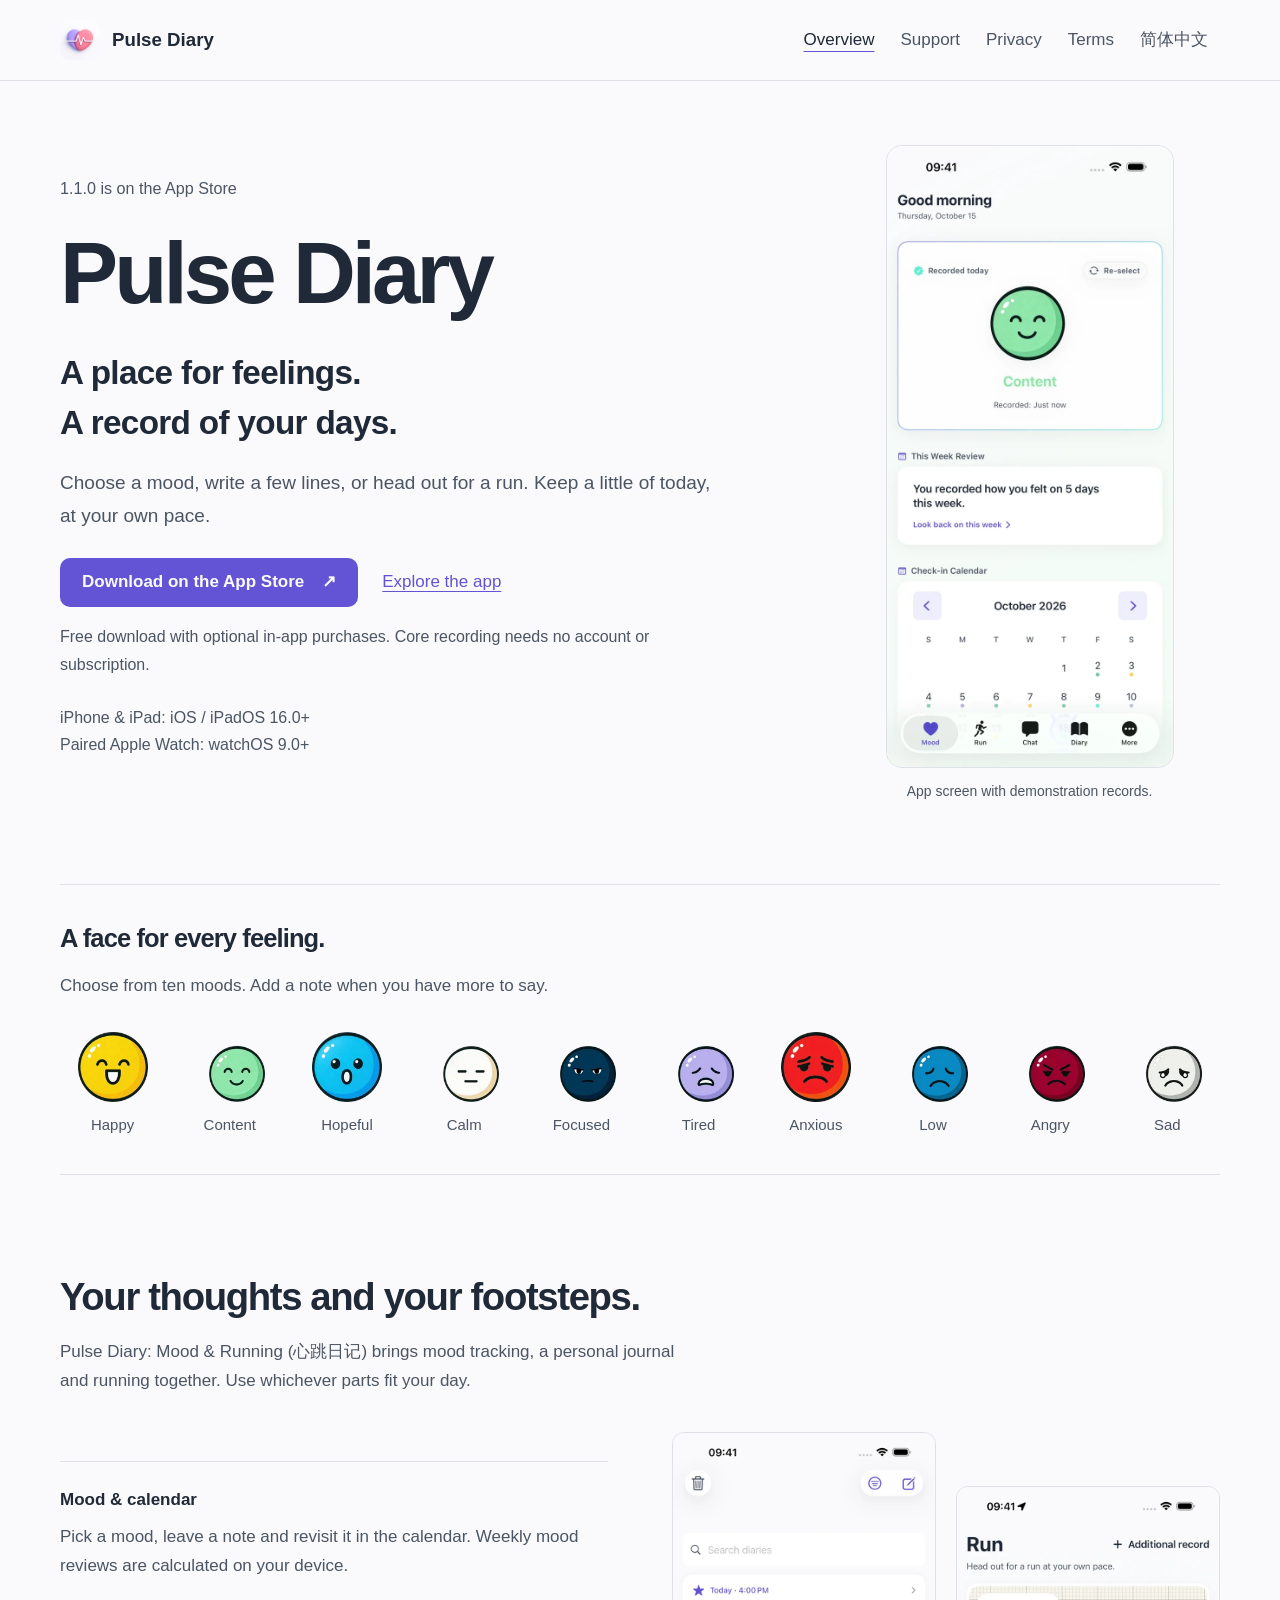
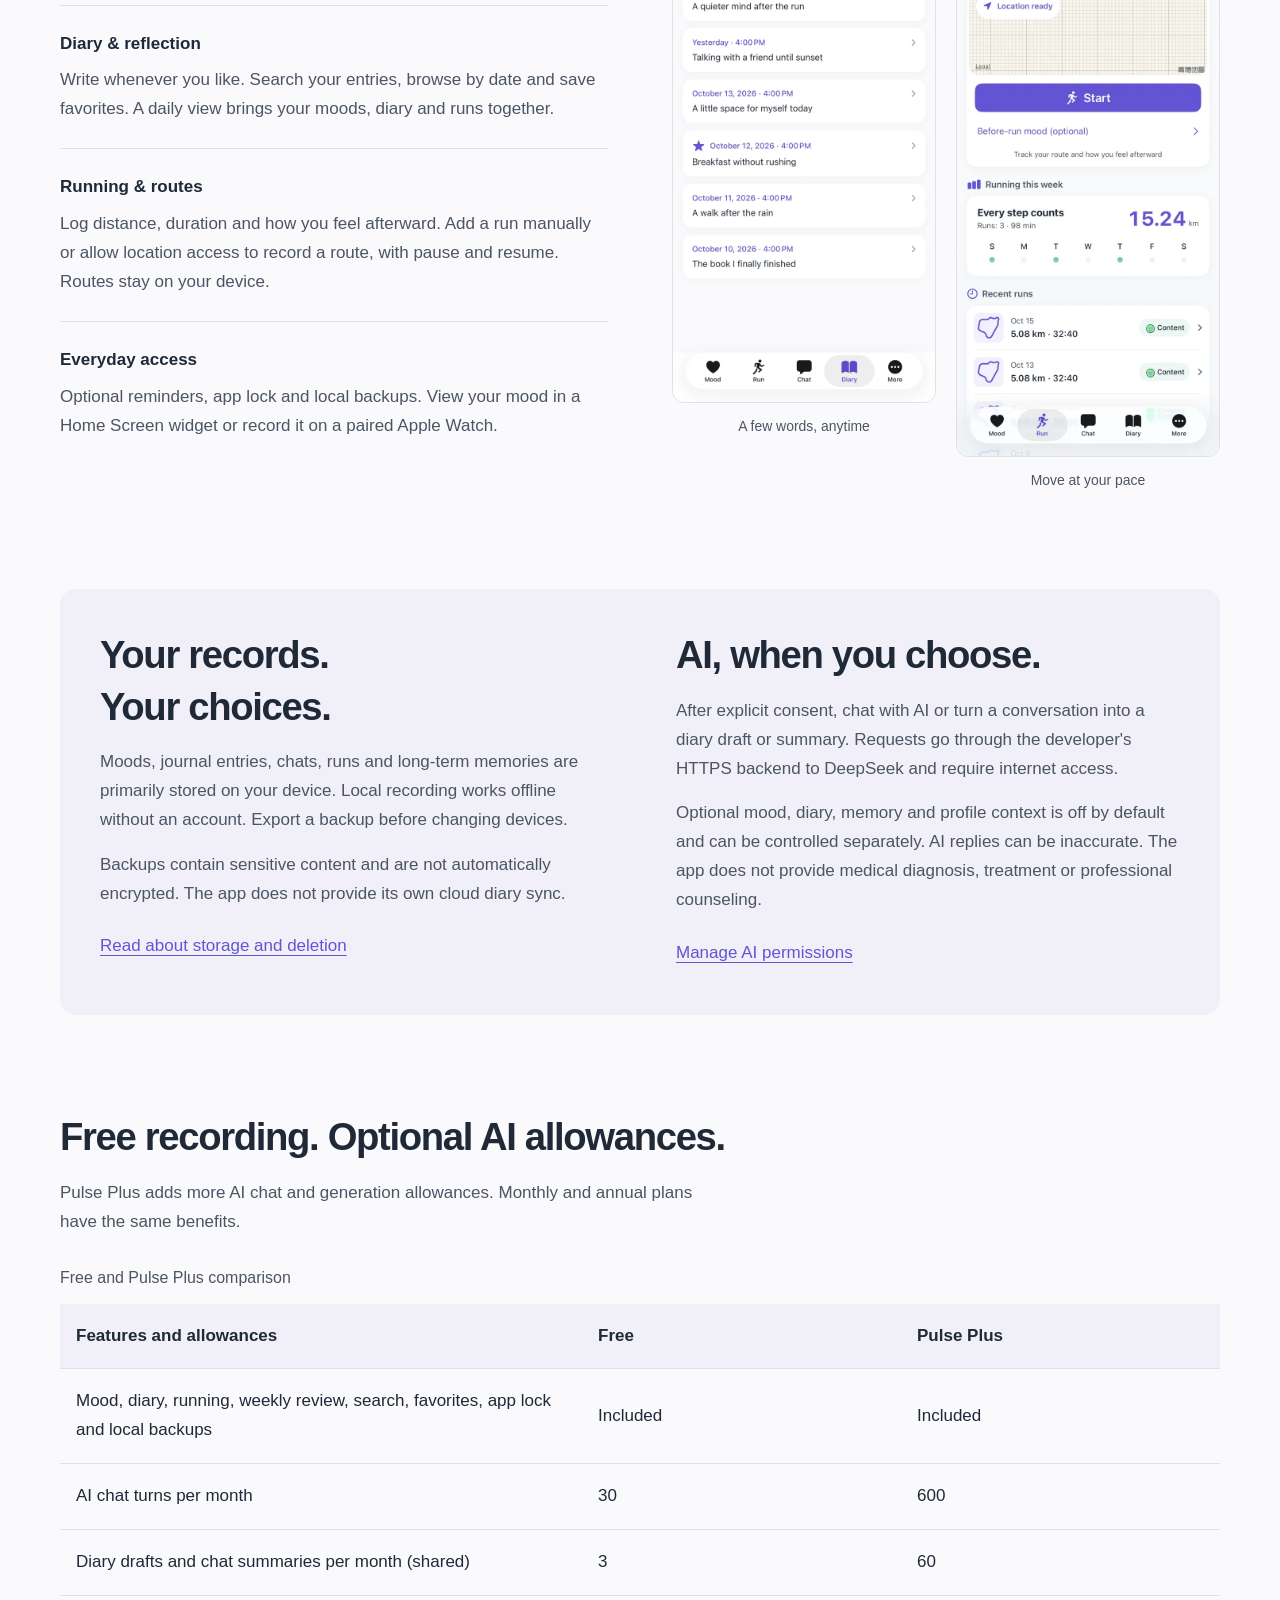
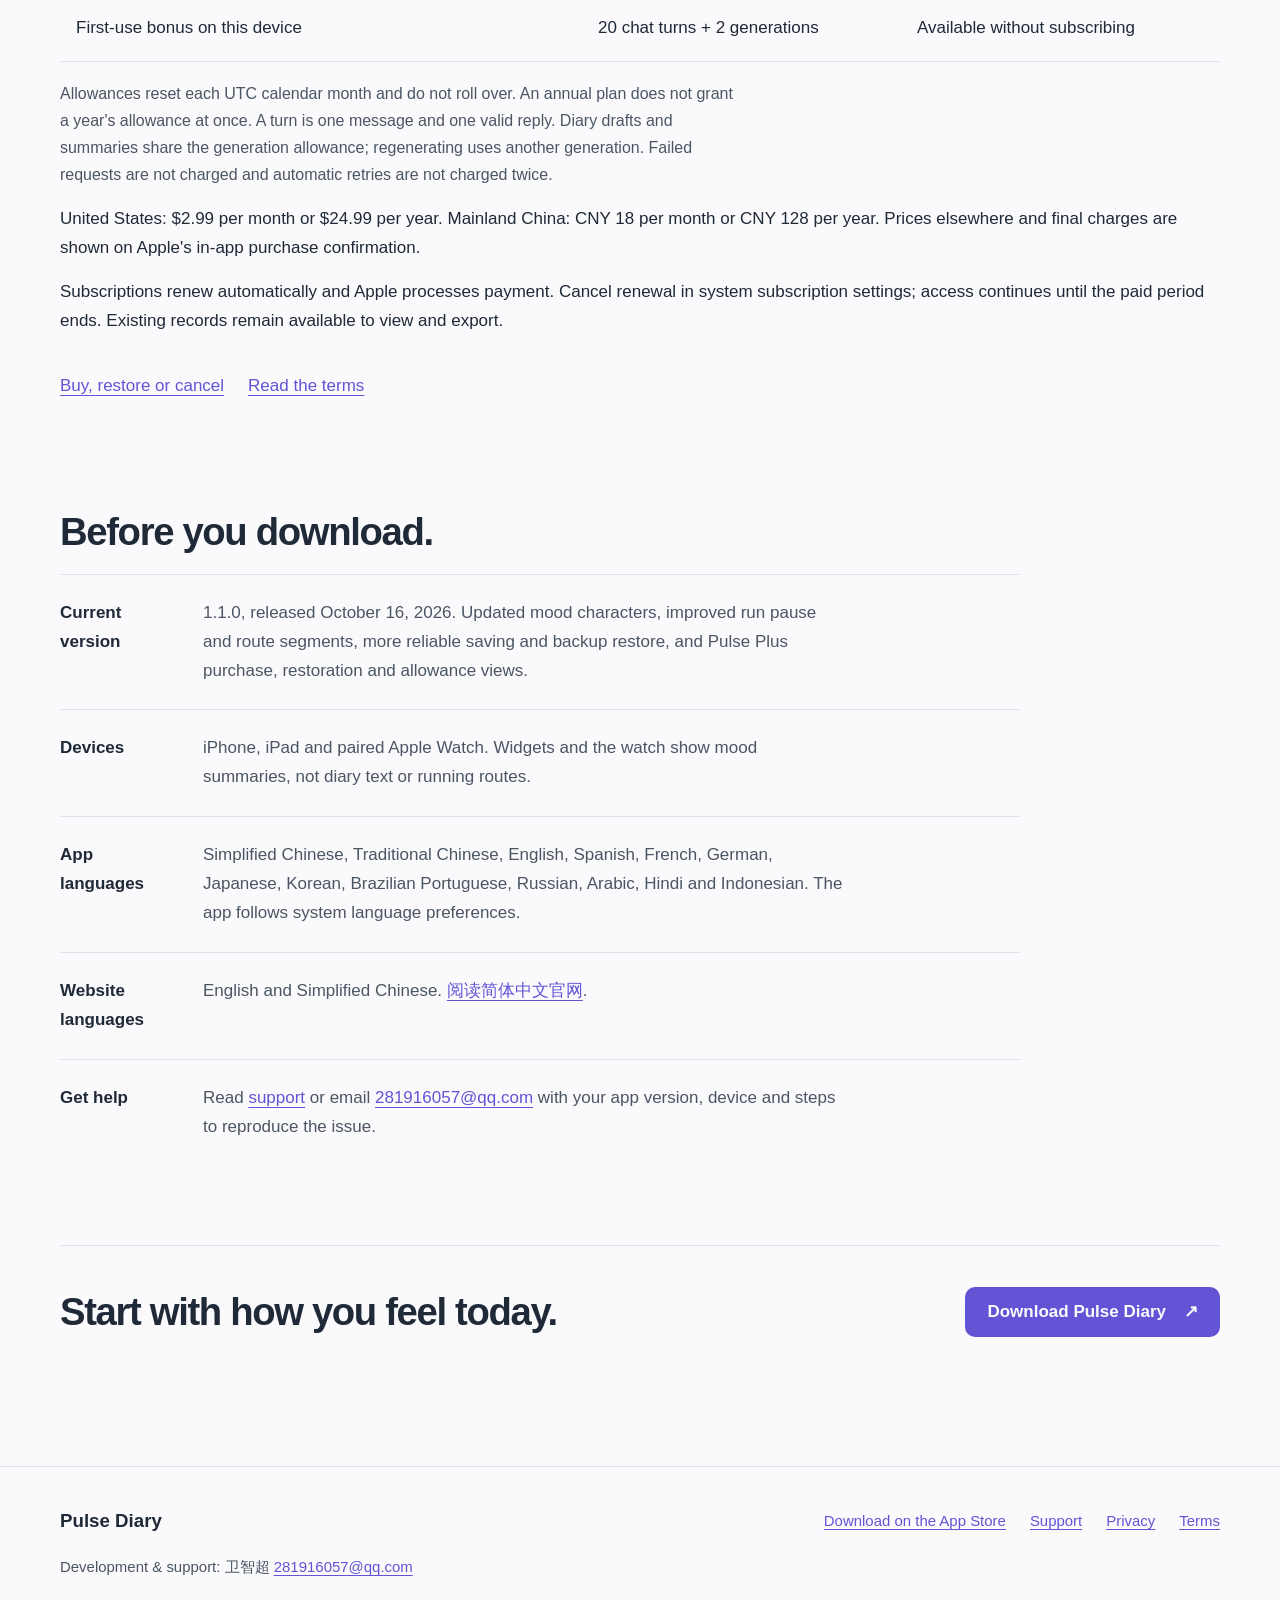
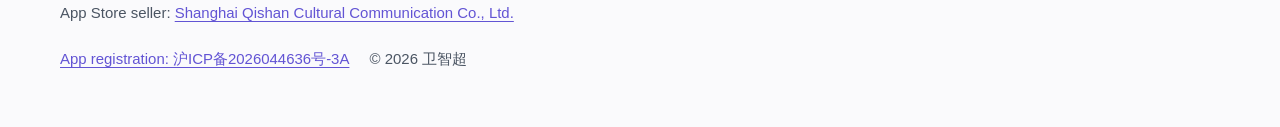
==== en/index.html @ 0cd985ee "Publish 1.1.0 launch website with bilingual support and search metadata" ====
<!DOCTYPE html>
<html lang="en">
<head>
<meta charset="utf-8">
<meta name="viewport" content="width=device-width, initial-scale=1">
<title>Pulse Diary: Mood &amp; Running | Official App &amp; Download</title>
<meta name="description" content="Pulse Diary 1.1.0 is on the App Store. Keep a mood journal, write a diary, log runs and review your week. Optional AI chat and Pulse Plus. For iPhone, iPad and paired Apple Watch.">
<meta name="robots" content="index, follow, max-image-preview:large">
<meta name="theme-color" content="#fafafc">
<meta name="apple-itunes-app" content="app-id=6761840824">
<link rel="canonical" href="https://weizhichao1027-collab.github.io/heartbeat-diary/en/">
<link rel="sitemap" type="application/xml" href="https://weizhichao1027-collab.github.io/heartbeat-diary/sitemap.xml">
<link rel="alternate" hreflang="zh-Hans" href="https://weizhichao1027-collab.github.io/heartbeat-diary/">
<link rel="alternate" hreflang="en" href="https://weizhichao1027-collab.github.io/heartbeat-diary/en/">
<link rel="alternate" hreflang="x-default" href="https://weizhichao1027-collab.github.io/heartbeat-diary/">
<link rel="icon" href="../favicon.svg" type="image/svg+xml">
<link rel="apple-touch-icon" href="../assets/images/apple-touch-icon.png">
<link rel="stylesheet" href="../assets/site.css">
<meta property="og:type" content="website">
<meta property="og:site_name" content="心跳日记 / Pulse Diary">
<meta property="og:title" content="Pulse Diary: Mood &amp; Running | Official App &amp; Download">
<meta property="og:description" content="Pulse Diary 1.1.0 is on the App Store. Keep a mood journal, write a diary, log runs and review your week. Optional AI chat and Pulse Plus. For iPhone, iPad and paired Apple Watch.">
<meta property="og:url" content="https://weizhichao1027-collab.github.io/heartbeat-diary/en/">
<meta property="og:locale" content="en_US">
<meta property="og:locale:alternate" content="zh_CN">
<meta property="og:image" content="https://weizhichao1027-collab.github.io/heartbeat-diary/assets/images/social-en.png">
<meta property="og:image:width" content="1200">
<meta property="og:image:height" content="630">
<meta property="og:image:alt" content="Pulse Diary: mood journal, diary and running">
<meta name="twitter:card" content="summary_large_image">
<meta name="twitter:title" content="Pulse Diary: Mood &amp; Running | Official App &amp; Download">
<meta name="twitter:description" content="Pulse Diary 1.1.0 is on the App Store. Keep a mood journal, write a diary, log runs and review your week. Optional AI chat and Pulse Plus. For iPhone, iPad and paired Apple Watch.">
<meta name="twitter:image" content="https://weizhichao1027-collab.github.io/heartbeat-diary/assets/images/social-en.png">
<script type="application/ld+json">{
  "@context": "https://schema.org",
  "@graph": [
    {
      "@type": "Organization",
      "@id": "https://weizhichao1027-collab.github.io/heartbeat-diary/#publisher",
      "name": "Shanghai Qishan Cultural Communication Co., Ltd.",
      "url": "https://weizhichao1027-collab.github.io/heartbeat-diary/",
      "sameAs": [
        "https://apps.apple.com/developer/id1891134548"
      ],
      "contactPoint": {
        "@type": "ContactPoint",
        "contactType": "customer support",
        "email": "281916057@qq.com",
        "url": "https://weizhichao1027-collab.github.io/heartbeat-diary/support/"
      }
    },
    {
      "@type": "WebSite",
      "@id": "https://weizhichao1027-collab.github.io/heartbeat-diary/#website",
      "url": "https://weizhichao1027-collab.github.io/heartbeat-diary/",
      "name": "心跳日记 / Pulse Diary",
      "inLanguage": [
        "zh-Hans",
        "en"
      ],
      "publisher": {
        "@id": "https://weizhichao1027-collab.github.io/heartbeat-diary/#publisher"
      }
    },
    {
      "@type": "WebPage",
      "@id": "https://weizhichao1027-collab.github.io/heartbeat-diary/en/#webpage",
      "url": "https://weizhichao1027-collab.github.io/heartbeat-diary/en/",
      "name": "Pulse Diary: Mood & Running | Official App & Download",
      "description": "Pulse Diary 1.1.0 is on the App Store. Keep a mood journal, write a diary, log runs and review your week. Optional AI chat and Pulse Plus. For iPhone, iPad and paired Apple Watch.",
      "inLanguage": "en",
      "dateModified": "2026-10-16",
      "isPartOf": {
        "@id": "https://weizhichao1027-collab.github.io/heartbeat-diary/#website"
      },
      "about": {
        "@id": "https://weizhichao1027-collab.github.io/heartbeat-diary/#app"
      }
    },
    {
      "@type": "MobileApplication",
      "@id": "https://weizhichao1027-collab.github.io/heartbeat-diary/#app",
      "name": "Pulse Diary: Mood & Running",
      "alternateName": [
        "心跳日记",
        "Pulse Diary",
        "HeartbeatDiary"
      ],
      "url": "https://weizhichao1027-collab.github.io/heartbeat-diary/",
      "downloadUrl": "https://apps.apple.com/app/id6761840824",
      "installUrl": "https://apps.apple.com/app/id6761840824",
      "sameAs": [
        "https://apps.apple.com/app/id6761840824"
      ],
      "applicationCategory": "LifestyleApplication",
      "operatingSystem": "iOS 16.0+, iPadOS 16.0+; companion app: watchOS 9.0+",
      "softwareVersion": "1.1.0",
      "dateModified": "2026-10-16",
      "inLanguage": [
        "zh-Hans",
        "zh-Hant",
        "en",
        "es",
        "fr",
        "de",
        "ja",
        "ko",
        "pt-BR",
        "ru",
        "ar",
        "hi",
        "id"
      ],
      "image": "https://weizhichao1027-collab.github.io/heartbeat-diary/assets/images/app-icon.webp",
      "screenshot": "https://weizhichao1027-collab.github.io/heartbeat-diary/assets/images/mood-en.webp",
      "description": "Pulse Diary 1.1.0 is on the App Store. Keep a mood journal, write a diary, log runs and review your week. Optional AI chat and Pulse Plus. For iPhone, iPad and paired Apple Watch.",
      "isAccessibleForFree": true,
      "offers": {
        "@type": "Offer",
        "price": "0",
        "priceCurrency": "USD",
        "url": "https://apps.apple.com/app/id6761840824",
        "description": "Free download; optional auto-renewing in-app subscriptions."
      },
      "author": {
        "@type": "Person",
        "name": "卫智超"
      },
      "publisher": {
        "@id": "https://weizhichao1027-collab.github.io/heartbeat-diary/#publisher"
      }
    }
  ]
}</script>
</head>
<body>
<a class="skip" href="#content">Skip to content</a>
<header class="site-header"><div class="wrap"><a class="brand" href="../en/"><img src="../assets/images/app-icon.webp" width="40" height="40" alt="">Pulse Diary</a><nav class="nav" aria-label="Main navigation"><a href="../en/" aria-current="page">Overview</a><a href="../en/support/">Support</a><a href="../en/privacy/">Privacy</a><a href="../en/terms/">Terms</a><a href="../" lang="zh-Hans" hreflang="zh-Hans">简体中文</a></nav></div></header>
<main id="content" class="wrap" tabindex="-1"><section class="cover">
<div class="cover-copy"><p class="release">1.1.0 is on the App Store</p><h1>Pulse Diary</h1><p class="hero-line">A place for feelings.<br>A record of your days.</p><p class="lede">Choose a mood, write a few lines, or head out for a run. Keep a little of today, at your own pace.</p><div class="actions"><a class="button" href="https://apps.apple.com/app/id6761840824">Download on the App Store <span aria-hidden="true">↗</span></a><a href="#features">Explore the app</a></div><p class="note">Free download with optional in-app purchases. Core recording needs no account or subscription.</p><p class="compatibility">iPhone &amp; iPad: iOS / iPadOS 16.0+<br>Paired Apple Watch: watchOS 9.0+</p></div>
<figure class="app-preview"><img src="../assets/images/mood-en.webp" width="660" height="1434" fetchpriority="high" alt="Actual Pulse Diary screen showing today's mood, weekly records and mood calendar"><figcaption>App screen with demonstration records.</figcaption></figure></section>
<section class="mood-section" aria-labelledby="mood-title"><h2 id="mood-title">A face for every feeling.</h2><p>Choose from ten moods. Add a note when you have more to say.</p><ul class="mood-strip">
<li><img src="../assets/images/mood-happy.webp" width="80" height="80" loading="lazy" alt="">Happy</li><li><img src="../assets/images/mood-satisfied.webp" width="80" height="80" loading="lazy" alt="">Content</li><li><img src="../assets/images/mood-hopeful.webp" width="80" height="80" loading="lazy" alt="">Hopeful</li><li><img src="../assets/images/mood-calm.webp" width="80" height="80" loading="lazy" alt="">Calm</li><li><img src="../assets/images/mood-focused.webp" width="80" height="80" loading="lazy" alt="">Focused</li><li><img src="../assets/images/mood-tired.webp" width="80" height="80" loading="lazy" alt="">Tired</li><li><img src="../assets/images/mood-anxious.webp" width="80" height="80" loading="lazy" alt="">Anxious</li><li><img src="../assets/images/mood-depressed.webp" width="80" height="80" loading="lazy" alt="">Low</li><li><img src="../assets/images/mood-angry.webp" width="80" height="80" loading="lazy" alt="">Angry</li><li><img src="../assets/images/mood-sad.webp" width="80" height="80" loading="lazy" alt="">Sad</li></ul></section>
<section class="band" id="features"><h2>Your thoughts and your footsteps.</h2><p class="section-intro">Pulse Diary: Mood &amp; Running (心跳日记) brings mood tracking, a personal journal and running together. Use whichever parts fit your day.</p><div class="feature-layout"><dl class="facts">
<div><dt>Mood &amp; calendar</dt><dd>Pick a mood, leave a note and revisit it in the calendar. Weekly mood reviews are calculated on your device.</dd></div>
<div><dt>Diary &amp; reflection</dt><dd>Write whenever you like. Search your entries, browse by date and save favorites. A daily view brings your moods, diary and runs together.</dd></div>
<div><dt>Running &amp; routes</dt><dd>Log distance, duration and how you feel afterward. Add a run manually or allow location access to record a route, with pause and resume. Routes stay on your device.</dd></div>
<div><dt>Everyday access</dt><dd>Optional reminders, app lock and local backups. View your mood in a Home Screen widget or record it on a paired Apple Watch.</dd></div></dl><div class="screen-pair"><figure><img src="../assets/images/diary-en.webp" width="660" height="1434" loading="lazy" alt="Actual diary list in Pulse Diary"><figcaption>A few words, anytime</figcaption></figure><figure><img src="../assets/images/running-en.webp" width="660" height="1434" loading="lazy" alt="Actual running screen in Pulse Diary"><figcaption>Move at your pace</figcaption></figure></div></div></section>
<section class="split band" id="privacy"><div><h2>Your records.<br>Your choices.</h2><p>Moods, journal entries, chats, runs and long-term memories are primarily stored on your device. Local recording works offline without an account. Export a backup before changing devices.</p><p>Backups contain sensitive content and are not automatically encrypted. The app does not provide its own cloud diary sync.</p><a href="../en/privacy/">Read about storage and deletion</a></div><div><h2>AI, when you choose.</h2><p>After explicit consent, chat with AI or turn a conversation into a diary draft or summary. Requests go through the developer's HTTPS backend to DeepSeek and require internet access.</p><p>Optional mood, diary, memory and profile context is off by default and can be controlled separately. AI replies can be inaccurate. The app does not provide medical diagnosis, treatment or professional counseling.</p><a href="../en/support/#ai-permissions">Manage AI permissions</a></div></section>
<section class="band" id="plus"><h2>Free recording. Optional AI allowances.</h2><p class="section-intro">Pulse Plus adds more AI chat and generation allowances. Monthly and annual plans have the same benefits.</p><div class="table-scroll" tabindex="0" role="region" aria-label="Free and Pulse Plus comparison"><table><caption>Free and Pulse Plus comparison</caption><thead><tr><th scope="col">Features and allowances</th><th scope="col">Free</th><th scope="col">Pulse Plus</th></tr></thead><tbody><tr><th scope="row">Mood, diary, running, weekly review, search, favorites, app lock and local backups</th><td>Included</td><td>Included</td></tr><tr><th scope="row">AI chat turns per month</th><td>30</td><td>600</td></tr><tr><th scope="row">Diary drafts and chat summaries per month (shared)</th><td>3</td><td>60</td></tr><tr><th scope="row">First-use bonus on this device</th><td>20 chat turns + 2 generations</td><td>Available without subscribing</td></tr></tbody></table></div><p class="note">Allowances reset each UTC calendar month and do not roll over. An annual plan does not grant a year's allowance at once. A turn is one message and one valid reply. Diary drafts and summaries share the generation allowance; regenerating uses another generation. Failed requests are not charged and automatic retries are not charged twice.</p><p>United States: $2.99 per month or $24.99 per year. Mainland China: CNY 18 per month or CNY 128 per year. Prices elsewhere and final charges are shown on Apple's in-app purchase confirmation.</p><p>Subscriptions renew automatically and Apple processes payment. Cancel renewal in system subscription settings; access continues until the paid period ends. Existing records remain available to view and export.</p><div class="actions"><a href="../en/support/#subscriptions">Buy, restore or cancel</a><a href="../en/terms/">Read the terms</a></div></section>
<section class="band product-facts" id="about"><h2>Before you download.</h2><dl class="facts"><div><dt>Current version</dt><dd>1.1.0, released October 16, 2026. Updated mood characters, improved run pause and route segments, more reliable saving and backup restore, and Pulse Plus purchase, restoration and allowance views.</dd></div><div><dt>Devices</dt><dd>iPhone, iPad and paired Apple Watch. Widgets and the watch show mood summaries, not diary text or running routes.</dd></div><div><dt>App languages</dt><dd>Simplified Chinese, Traditional Chinese, English, Spanish, French, German, Japanese, Korean, Brazilian Portuguese, Russian, Arabic, Hindi and Indonesian. The app follows system language preferences.</dd></div><div><dt>Website languages</dt><dd>English and Simplified Chinese. <a href="../" lang="zh-Hans">阅读简体中文官网</a>.</dd></div><div><dt>Get help</dt><dd>Read <a href="../en/support/">support</a> or email <a href="mailto:281916057@qq.com">281916057@qq.com</a> with your app version, device and steps to reproduce the issue.</dd></div></dl></section>
<section class="download-band"><h2>Start with how you feel today.</h2><a class="button" href="https://apps.apple.com/app/id6761840824">Download Pulse Diary <span aria-hidden="true">↗</span></a></section>
</main>
<footer class="site-footer"><div class="wrap"><div class="footer-top"><strong>Pulse Diary</strong><a href="https://apps.apple.com/app/id6761840824">Download on the App Store</a><a href="../en/support/">Support</a><a href="../en/privacy/">Privacy</a><a href="../en/terms/">Terms</a></div><p>Development & support: 卫智超 <a href="mailto:281916057@qq.com">281916057@qq.com</a></p><p>App Store seller: <a href="https://apps.apple.com/developer/id1891134548">Shanghai Qishan Cultural Communication Co., Ltd.</a></p><p><a href="https://beian.miit.gov.cn/">App registration: 沪ICP备2026044636号-3A</a> <span>© 2026 卫智超</span></p></div></footer>
</body>
</html>
---- assets/site.css ----
:root {
  --bg: #fafafc;
  --ink: #1f2937;
  --muted: #4b5563;
  --line: #dfe1e8;
  --card: #f1f0f8;
  --accent: #6254d4;
  --accent-hover: #5146b5;
  --page: 1160px;
  --measure: 68ch;
  color-scheme: light;
  font-family: -apple-system, BlinkMacSystemFont, "SF Pro Rounded", "SF Pro Text", "PingFang SC", "Hiragino Sans GB", "Microsoft YaHei", sans-serif;
  font-size: 17px;
  line-height: 1.7;
  color: var(--ink);
  background: var(--bg);
}
*, *::before, *::after { box-sizing: border-box; }
html { scroll-behavior: smooth; scroll-padding-top: 110px; }
body { margin: 0; min-block-size: 100vh; }
img, svg { display: block; max-inline-size: 100%; }
img { block-size: auto; }
a { color: var(--accent); text-underline-offset: .22em; text-decoration-thickness: 1px; }
a:hover { text-decoration-thickness: 2px; }
:focus-visible { outline: 3px solid var(--accent); outline-offset: 4px; }
main:focus { outline: none; }
.skip { position: absolute; inset-inline-start: 16px; inset-block-start: 8px; z-index: 5; transform: translateY(-160%); background: var(--ink); color: var(--bg); padding: 10px 16px; text-decoration: none; }
.skip:focus { transform: none; }
.wrap { inline-size: min(var(--page), calc(100% - 64px)); margin-inline: auto; }
.site-header { position: sticky; inset-block-start: 0; z-index: 4; background: var(--bg); border-block-end: 1px solid var(--line); }
.site-header .wrap { display: flex; flex-wrap: wrap; align-items: center; justify-content: space-between; gap: 4px 24px; min-block-size: 80px; }
.brand { display: inline-flex; align-items: center; gap: 12px; min-block-size: 52px; font-weight: 700; font-size: 1.1rem; color: var(--ink); text-decoration: none; }
.brand img { inline-size: 40px; block-size: 40px; border-radius: 10px; }
.nav { display: flex; flex-wrap: wrap; gap: 2px; }
.nav a { display: inline-flex; align-items: center; min-block-size: 44px; padding-inline: 12px; color: var(--muted); text-decoration: none; }
.nav a[aria-current="page"] { color: var(--ink); text-decoration: underline; text-decoration-color: var(--accent); text-underline-offset: .35em; }
main { padding-block: 64px 88px; }
h1, h2, h3 { color: var(--ink); }
h1 { margin: 0; font-size: clamp(3.1rem, 6.8vw, 5.7rem); line-height: 1.12; letter-spacing: -.045em; }
h2 { margin: 0 0 16px; font-size: clamp(1.6rem, 3vw, 2.25rem); line-height: 1.35; letter-spacing: -.035em; }
h3 { font-size: 1.1rem; line-height: 1.5; }
p { margin-block: 16px; }
.cover { display: grid; grid-template-columns: minmax(0, 1.3fr) minmax(0, .7fr); align-items: center; gap: 72px; }
.cover-copy { padding-block: 20px; }
.release { margin-block: 0 22px; color: var(--muted); font-size: .95rem; }
.hero-line { margin-block: 26px 18px; font-size: clamp(1.5rem, 2.6vw, 2rem); font-weight: 600; line-height: 1.5; letter-spacing: -.02em; }
.lede { max-inline-size: 39rem; font-size: 1.12rem; line-height: 1.75; color: var(--muted); }
.note, .compatibility, figcaption { color: var(--muted); font-size: .94rem; }
.note { max-inline-size: 76ch; }
.compatibility { margin-block-start: 26px; }
.actions { display: flex; flex-wrap: wrap; align-items: center; gap: 10px 24px; margin-block: 26px 16px; }
.actions a { display: inline-flex; align-items: center; min-block-size: 48px; }
.button { display: inline-flex; align-items: center; justify-content: center; gap: 18px; min-block-size: 50px; padding: 10px 22px; border-radius: 10px; background: var(--accent); color: var(--bg); font-weight: 600; text-decoration: none; text-align: center; }
.button:hover { background: var(--accent-hover); text-decoration: none; }
figure { margin: 0; }
.app-preview { justify-self: center; inline-size: min(100%, 288px); }
.app-preview img { border: 1px solid var(--line); border-radius: 16px; }
figcaption { margin-block-start: 12px; font-size: .82rem; text-align: center; }
.mood-section { margin-block-start: 80px; padding-block: 36px; border-block: 1px solid var(--line); }
.mood-section h2 { font-size: 1.5rem; }
.mood-section p { color: var(--muted); }
.mood-strip { display: grid; grid-template-columns: repeat(10, minmax(0, 1fr)); padding: 0; margin: 32px 0 0; gap: 12px; list-style: none; }
.mood-strip li { display: grid; justify-items: center; gap: 10px; font-size: .88rem; color: var(--muted); }
.mood-strip img { inline-size: 70px; block-size: 70px; object-fit: contain; }
.band { margin-block-start: 96px; }
.section-intro { max-inline-size: 68ch; color: var(--muted); }
.feature-layout { display: grid; grid-template-columns: minmax(0, 1fr) minmax(0, 1fr); align-items: center; gap: 64px; margin-block-start: 36px; }
.facts { margin: 0; }
.facts > div { display: grid; grid-template-columns: 7rem minmax(0, 1fr); gap: 24px; padding-block: 24px; border-block-start: 1px solid var(--line); }
.facts dt { font-weight: 650; }
.facts dd { margin: 0; color: var(--muted); max-inline-size: 68ch; }
.feature-layout .facts > div { grid-template-columns: 1fr; gap: 8px; }
.screen-pair { display: grid; grid-template-columns: repeat(2, minmax(0, 1fr)); gap: 20px; }
.screen-pair img { border: 1px solid var(--line); border-radius: 12px; }
.screen-pair figure:nth-child(2) { margin-block-start: 54px; }
.split { display: grid; grid-template-columns: repeat(2, minmax(0, 1fr)); gap: 48px 72px; padding: 40px; background: var(--card); border-radius: 16px; }
.split p { color: var(--muted); }
.split a { display: inline-flex; align-items: center; min-block-size: 44px; }
.table-scroll { overflow-x: auto; margin-block: 28px 18px; }
table { inline-size: 100%; border-collapse: collapse; text-align: start; }
caption { text-align: start; margin-block-end: 12px; color: var(--muted); font-size: .94rem; }
th, td { border-block-end: 1px solid var(--line); padding: 18px 16px; text-align: start; }
thead { background: var(--card); }
tbody th { inline-size: 45%; font-weight: 500; }
td { inline-size: 27.5%; }
.product-facts { max-inline-size: 960px; }
.download-band { display: flex; flex-wrap: wrap; align-items: center; justify-content: space-between; gap: 24px; margin-block-start: 80px; padding-block: 40px; border-block-start: 1px solid var(--line); }
.download-band h2 { margin: 0; }
.doc-title { max-inline-size: 900px; margin-block-end: 48px; }
.doc-title h1 { font-size: clamp(2.4rem, 5vw, 3.6rem); }
.meta { color: var(--muted); }
.doc { display: grid; grid-template-columns: 210px minmax(0, 1fr); gap: 56px; align-items: start; }
.toc { position: sticky; inset-block-start: 104px; max-block-size: calc(100vh - 128px); overflow-y: auto; padding: 4px; }
.toc ol { margin: 0; padding: 0; list-style: none; }
.toc a { display: flex; align-items: center; min-block-size: 44px; padding-block: 6px; color: var(--muted); text-decoration: none; font-size: .92rem; }
.toc a:hover { color: var(--accent); text-decoration: underline; }
.prose { min-inline-size: 0; max-inline-size: var(--measure); }
.prose h2 { margin-block: 48px 18px; font-size: 1.5rem; }
.prose > h2:first-child, .prose > section:first-child > h2:first-child { margin-block-start: 0; }
.prose h3 { margin-block: 24px 10px; }
.prose p, .prose li { color: var(--muted); overflow-wrap: anywhere; }
.prose ul { padding-inline-start: 1.3rem; }
.prose li + li { margin-block-start: 8px; }
.answer { padding-block: 14px; border-block-start: 1px solid var(--line); }
.answer h3 { margin-block: 0 10px; }
.answer p { margin-block: 0 8px; }
.mail { display: inline-flex; align-items: center; min-block-size: 44px; }
.policy-summary { padding: 24px; background: var(--card); border-radius: 12px; }
.policy-summary h2 { margin-block-start: 0; }
.site-footer { border-block-start: 1px solid var(--line); padding-block: 32px 44px; color: var(--muted); font-size: .88rem; }
.footer-top { display: flex; flex-wrap: wrap; align-items: center; gap: 4px 24px; }
.footer-top strong { color: var(--ink); margin-inline-end: auto; font-size: 1.1rem; }
.site-footer a { display: inline-flex; align-items: center; min-block-size: 44px; overflow-wrap: anywhere; }
.site-footer p { margin-block: 2px; }
.site-footer span { margin-inline-start: 16px; }
@media (max-width: 900px) {
  .cover { gap: 32px; }
  .feature-layout { gap: 32px; }
  .split { padding: 28px; gap: 32px; }
  .doc { grid-template-columns: 1fr; gap: 28px; }
  .toc { position: static; max-block-size: none; overflow: visible; }
  .toc ol { display: flex; flex-wrap: wrap; gap: 0 24px; }
  .toc a { white-space: normal; }
  .mood-strip { grid-template-columns: repeat(5, minmax(0, 1fr)); gap: 20px; }
}
@media (max-width: 650px) {
  .wrap { inline-size: calc(100% - 36px); }
  .site-header { position: static; }
  .site-header .wrap { padding-block: 10px; gap: 8px; }
  .nav { inline-size: 100%; justify-content: space-between; }
  .nav a { padding-inline: 6px; font-size: .88rem; }
  html { scroll-padding-top: 24px; }
  main { padding-block: 32px 56px; }
  .cover, .split, .feature-layout { grid-template-columns: 1fr; }
  .cover { gap: 28px; }
  .app-preview { inline-size: 244px; }
  .cover-copy { padding-block: 0; }
  .mood-section, .band { margin-block-start: 56px; }
  .mood-strip { gap: 18px 8px; }
  .mood-strip img { inline-size: 48px; block-size: 48px; }
  .mood-strip li { font-size: .76rem; }
  .split { padding: 24px; }
  .facts > div { grid-template-columns: 1fr; gap: 8px; }
  .screen-pair { max-inline-size: 420px; margin-inline: auto; }
  th, td { padding: 14px 8px; font-size: .88rem; }
  tbody th { inline-size: 40%; }
  .site-footer p { overflow-wrap: anywhere; }
  .site-footer p a { display: inline; }
  .site-footer span { display: block; margin-inline: 0; }
}
@media (prefers-reduced-motion: reduce) { html { scroll-behavior: auto; } }
@media print {
  .site-header, .skip, .toc, .actions, .download-band { display: none; }
  .doc { display: block; }
  main { padding: 0; }
  .wrap { inline-size: 100%; }
  a { color: var(--ink); }
}
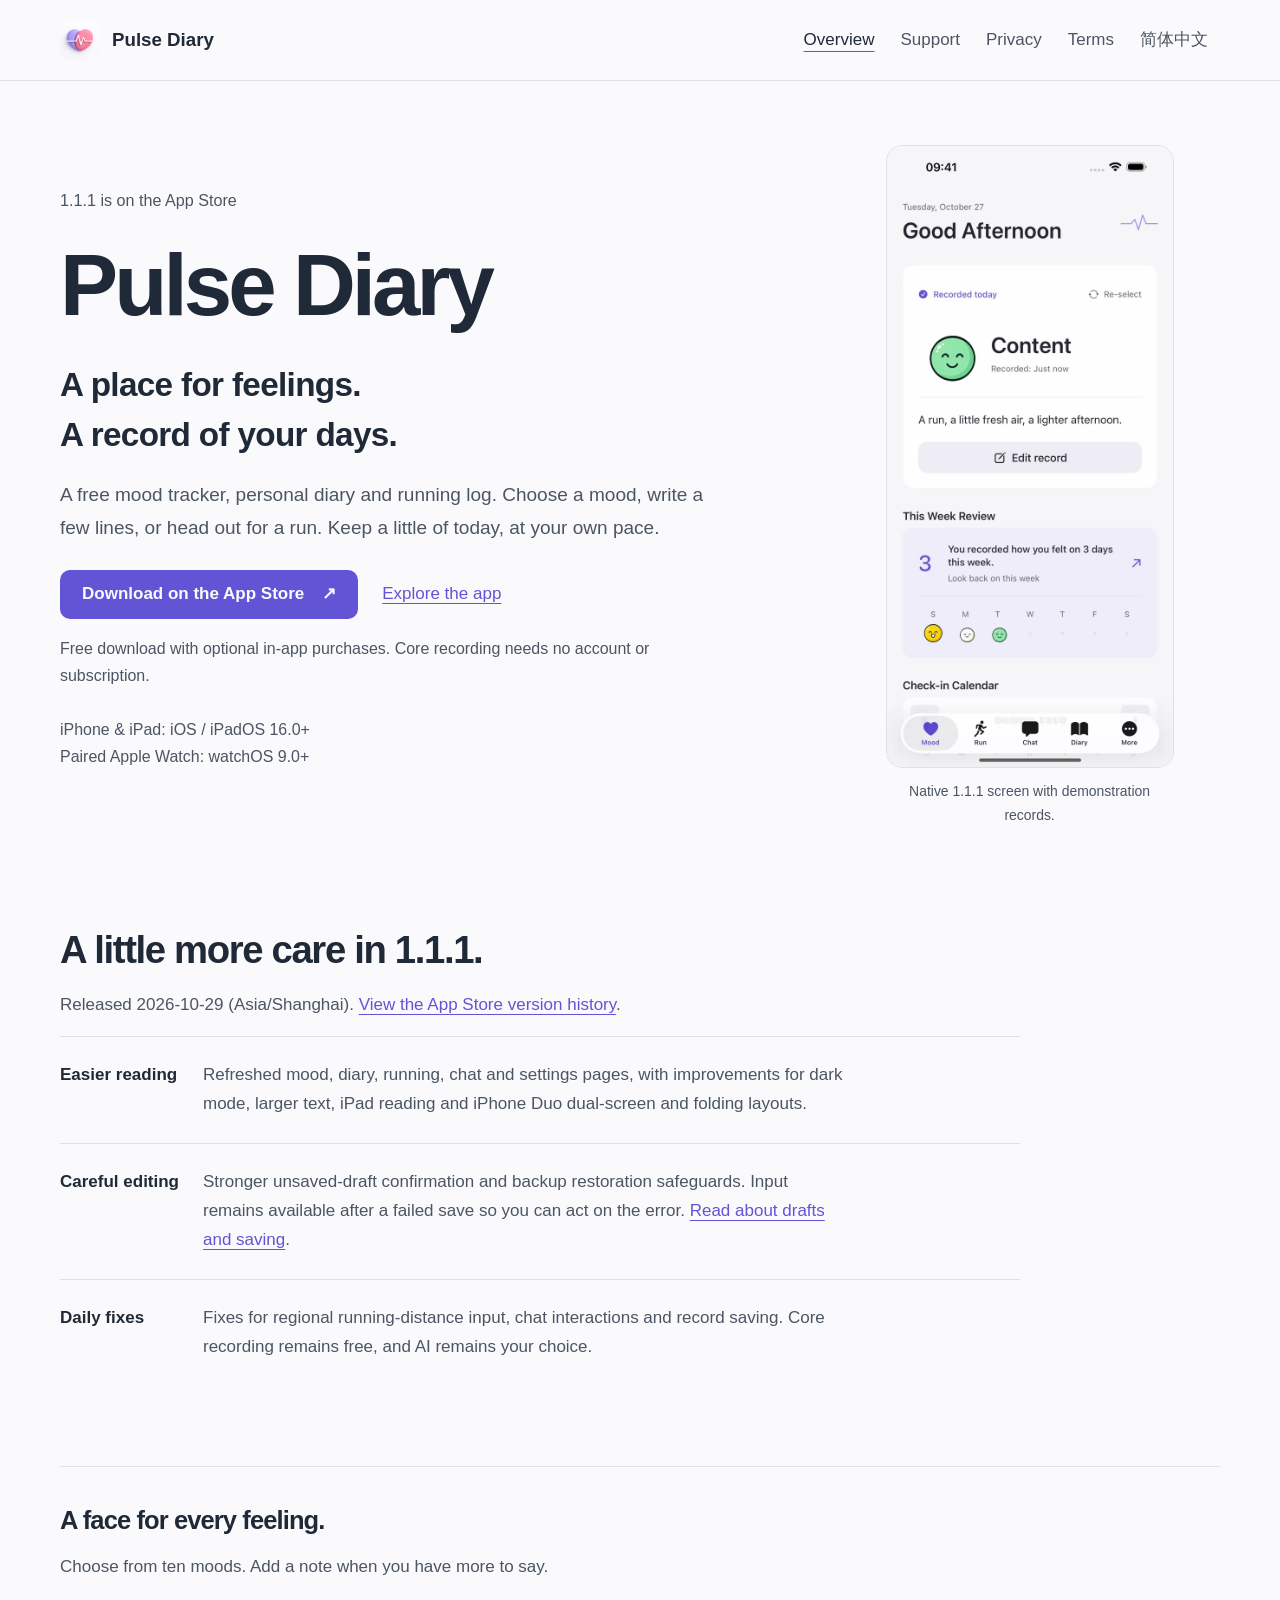
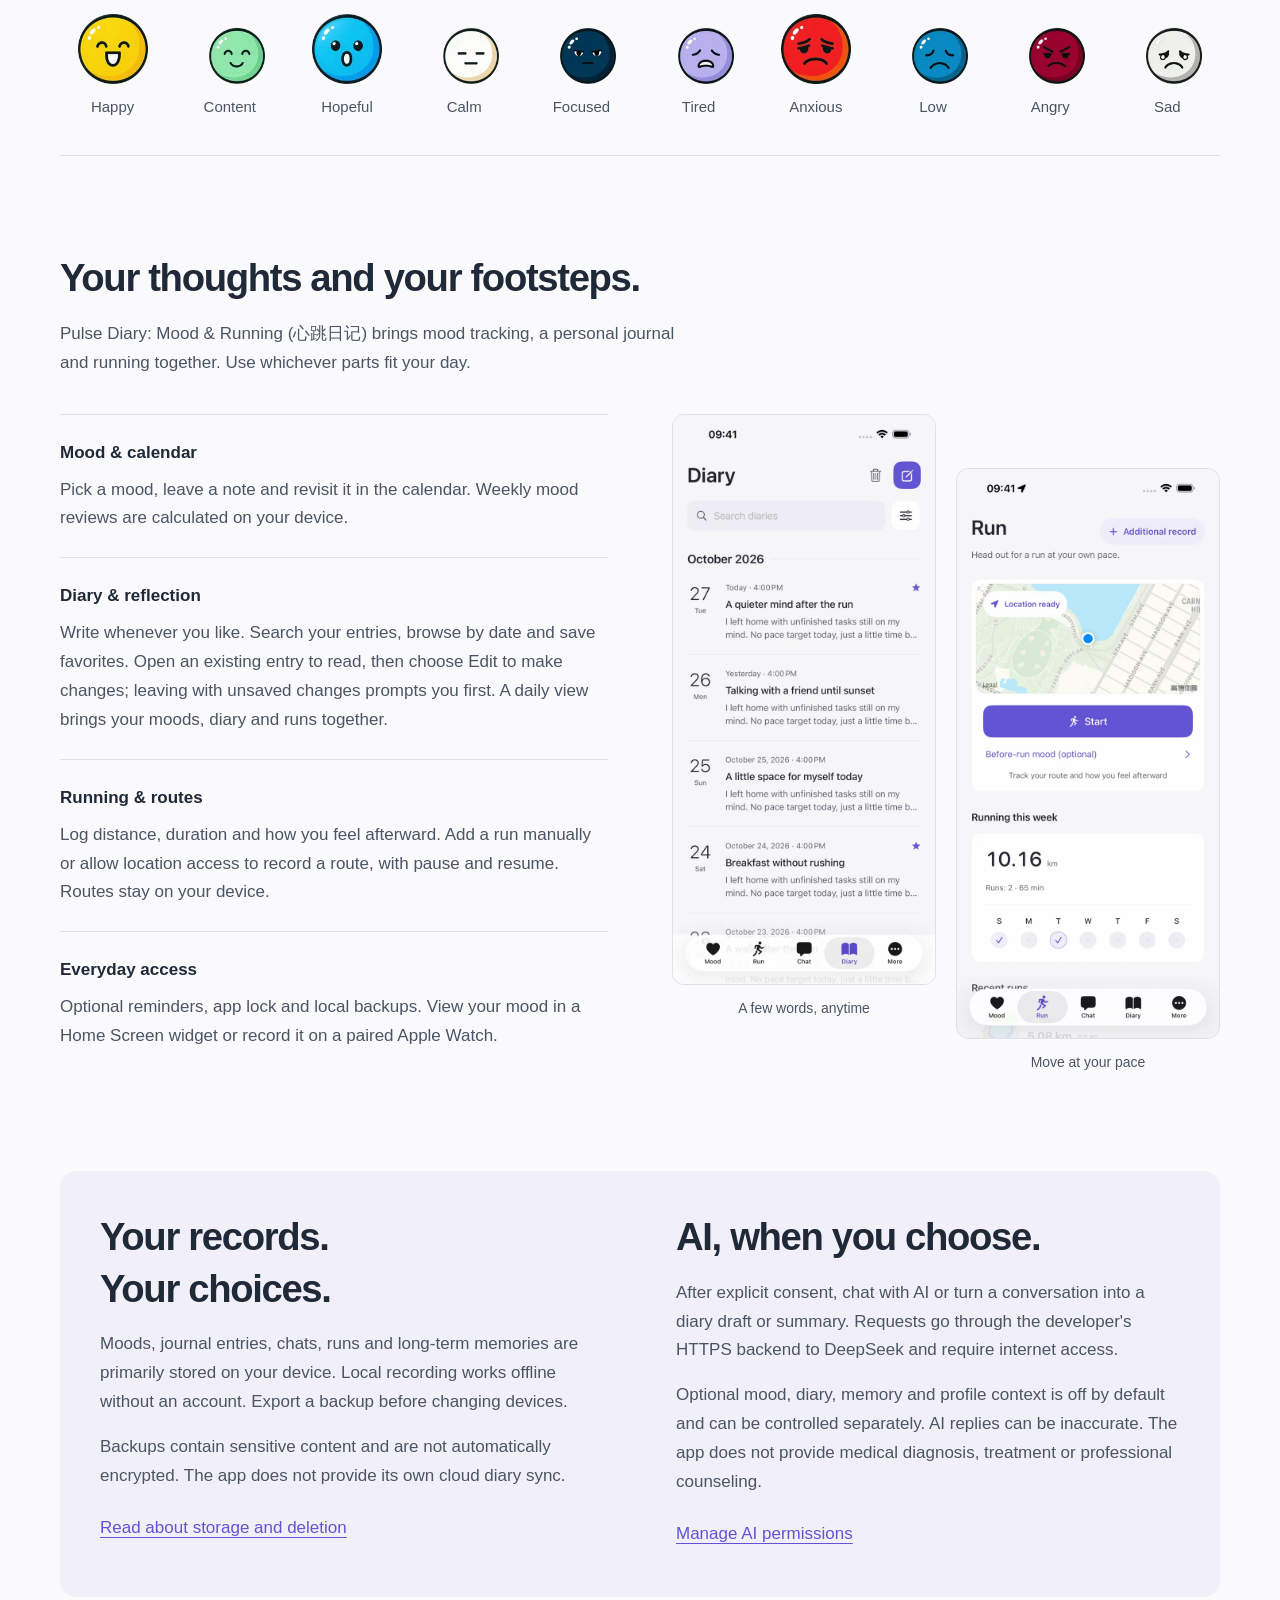
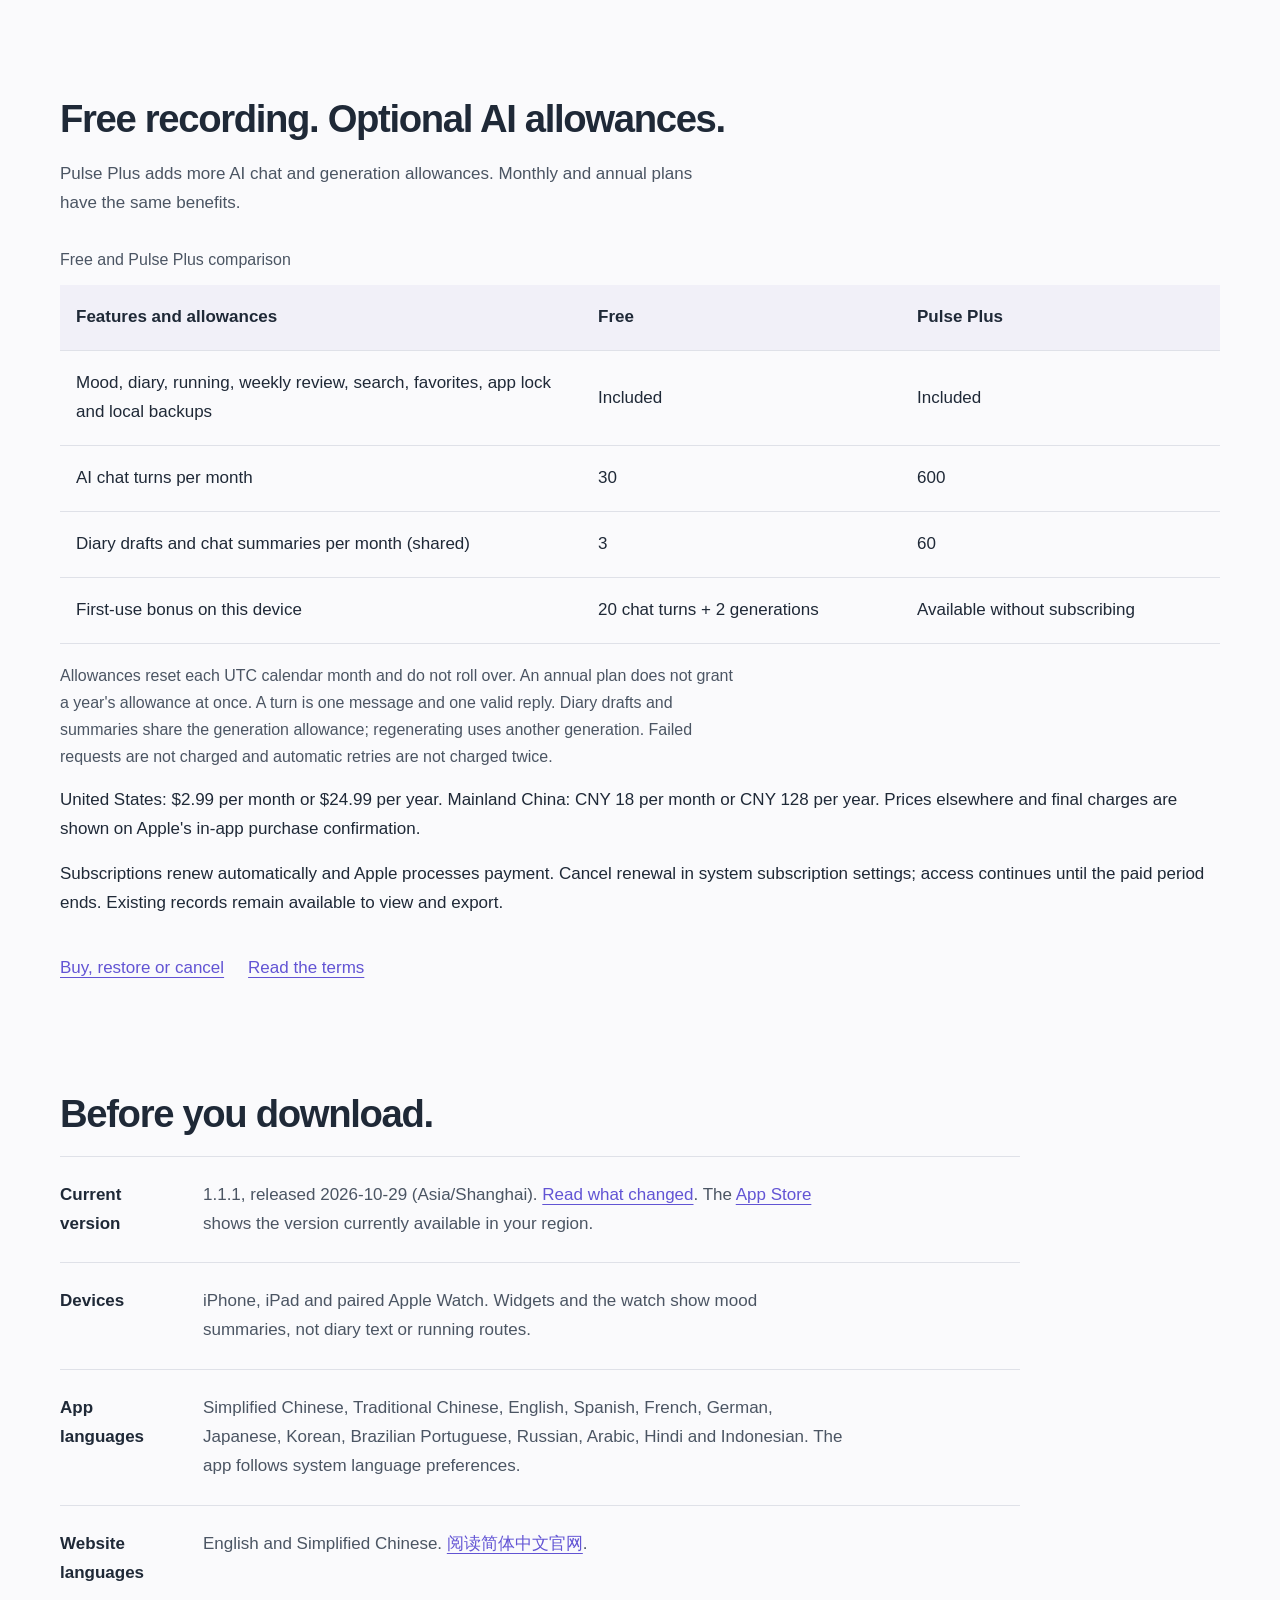
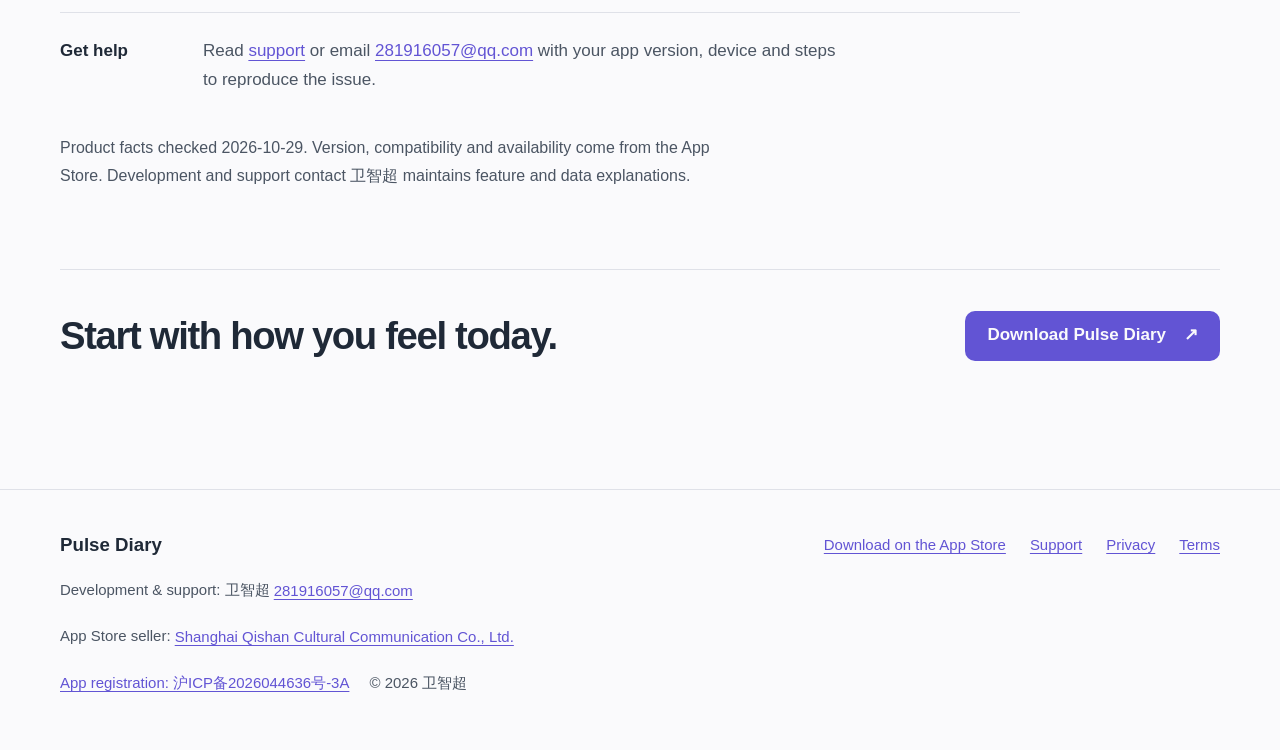
==== commit 0221df97: "Refresh bilingual website for Pulse Diary 1.1.1 release" ====
--- a/en/index.html
+++ b/en/index.html
@@ -4,12 +4,13 @@
 <meta charset="utf-8">
 <meta name="viewport" content="width=device-width, initial-scale=1">
 <title>Pulse Diary: Mood &amp; Running | Official App &amp; Download</title>
-<meta name="description" content="Pulse Diary 1.1.0 is on the App Store. Keep a mood journal, write a diary, log runs and review your week. Optional AI chat and Pulse Plus. For iPhone, iPad and paired Apple Watch.">
+<meta name="description" content="Pulse Diary 1.1.1 is on the App Store. Free mood journaling, diaries and running records, with improved draft protection and iPad reading. Optional AI chat and Pulse Plus.">
 <meta name="robots" content="index, follow, max-image-preview:large">
 <meta name="theme-color" content="#fafafc">
 <meta name="apple-itunes-app" content="app-id=6761840824">
 <link rel="canonical" href="https://weizhichao1027-collab.github.io/heartbeat-diary/en/">
 <link rel="sitemap" type="application/xml" href="https://weizhichao1027-collab.github.io/heartbeat-diary/sitemap.xml">
+<link rel="alternate" type="text/plain" title="Official product facts" href="https://weizhichao1027-collab.github.io/heartbeat-diary/llms.txt">
 <link rel="alternate" hreflang="zh-Hans" href="https://weizhichao1027-collab.github.io/heartbeat-diary/">
 <link rel="alternate" hreflang="en" href="https://weizhichao1027-collab.github.io/heartbeat-diary/en/">
 <link rel="alternate" hreflang="x-default" href="https://weizhichao1027-collab.github.io/heartbeat-diary/">
@@ -19,7 +20,7 @@
 <meta property="og:type" content="website">
 <meta property="og:site_name" content="心跳日记 / Pulse Diary">
 <meta property="og:title" content="Pulse Diary: Mood &amp; Running | Official App &amp; Download">
-<meta property="og:description" content="Pulse Diary 1.1.0 is on the App Store. Keep a mood journal, write a diary, log runs and review your week. Optional AI chat and Pulse Plus. For iPhone, iPad and paired Apple Watch.">
+<meta property="og:description" content="Pulse Diary 1.1.1 is on the App Store. Free mood journaling, diaries and running records, with improved draft protection and iPad reading. Optional AI chat and Pulse Plus.">
 <meta property="og:url" content="https://weizhichao1027-collab.github.io/heartbeat-diary/en/">
 <meta property="og:locale" content="en_US">
 <meta property="og:locale:alternate" content="zh_CN">
@@ -29,8 +30,9 @@
 <meta property="og:image:alt" content="Pulse Diary: mood journal, diary and running">
 <meta name="twitter:card" content="summary_large_image">
 <meta name="twitter:title" content="Pulse Diary: Mood &amp; Running | Official App &amp; Download">
-<meta name="twitter:description" content="Pulse Diary 1.1.0 is on the App Store. Keep a mood journal, write a diary, log runs and review your week. Optional AI chat and Pulse Plus. For iPhone, iPad and paired Apple Watch.">
+<meta name="twitter:description" content="Pulse Diary 1.1.1 is on the App Store. Free mood journaling, diaries and running records, with improved draft protection and iPad reading. Optional AI chat and Pulse Plus.">
 <meta name="twitter:image" content="https://weizhichao1027-collab.github.io/heartbeat-diary/assets/images/social-en.png">
+<meta name="twitter:image:alt" content="Pulse Diary: mood journal, diary and running">
 <script type="application/ld+json">{
   "@context": "https://schema.org",
   "@graph": [
@@ -67,9 +69,9 @@
       "@id": "https://weizhichao1027-collab.github.io/heartbeat-diary/en/#webpage",
       "url": "https://weizhichao1027-collab.github.io/heartbeat-diary/en/",
       "name": "Pulse Diary: Mood & Running | Official App & Download",
-      "description": "Pulse Diary 1.1.0 is on the App Store. Keep a mood journal, write a diary, log runs and review your week. Optional AI chat and Pulse Plus. For iPhone, iPad and paired Apple Watch.",
+      "description": "Pulse Diary 1.1.1 is on the App Store. Free mood journaling, diaries and running records, with improved draft protection and iPad reading. Optional AI chat and Pulse Plus.",
       "inLanguage": "en",
-      "dateModified": "2026-10-16",
+      "dateModified": "2026-10-29",
       "isPartOf": {
         "@id": "https://weizhichao1027-collab.github.io/heartbeat-diary/#website"
       },
@@ -94,8 +96,8 @@
       ],
       "applicationCategory": "LifestyleApplication",
       "operatingSystem": "iOS 16.0+, iPadOS 16.0+; companion app: watchOS 9.0+",
-      "softwareVersion": "1.1.0",
-      "dateModified": "2026-10-16",
+      "softwareVersion": "1.1.1",
+      "dateModified": "2026-10-29",
       "inLanguage": [
         "zh-Hans",
         "zh-Hant",
@@ -113,7 +115,7 @@
       ],
       "image": "https://weizhichao1027-collab.github.io/heartbeat-diary/assets/images/app-icon.webp",
       "screenshot": "https://weizhichao1027-collab.github.io/heartbeat-diary/assets/images/mood-en.webp",
-      "description": "Pulse Diary 1.1.0 is on the App Store. Keep a mood journal, write a diary, log runs and review your week. Optional AI chat and Pulse Plus. For iPhone, iPad and paired Apple Watch.",
+      "description": "Pulse Diary 1.1.1 is on the App Store. Free mood journaling, diaries and running records, with improved draft protection and iPad reading. Optional AI chat and Pulse Plus.",
       "isAccessibleForFree": true,
       "offers": {
         "@type": "Offer",
@@ -128,6 +130,10 @@
       },
       "publisher": {
         "@id": "https://weizhichao1027-collab.github.io/heartbeat-diary/#publisher"
+      },
+      "releaseNotes": "https://weizhichao1027-collab.github.io/heartbeat-diary/en/#whats-new",
+      "mainEntityOfPage": {
+        "@id": "https://weizhichao1027-collab.github.io/heartbeat-diary/en/#webpage"
       }
     }
   ]
@@ -137,18 +143,26 @@
 <a class="skip" href="#content">Skip to content</a>
 <header class="site-header"><div class="wrap"><a class="brand" href="../en/"><img src="../assets/images/app-icon.webp" width="40" height="40" alt="">Pulse Diary</a><nav class="nav" aria-label="Main navigation"><a href="../en/" aria-current="page">Overview</a><a href="../en/support/">Support</a><a href="../en/privacy/">Privacy</a><a href="../en/terms/">Terms</a><a href="../" lang="zh-Hans" hreflang="zh-Hans">简体中文</a></nav></div></header>
 <main id="content" class="wrap" tabindex="-1"><section class="cover">
-<div class="cover-copy"><p class="release">1.1.0 is on the App Store</p><h1>Pulse Diary</h1><p class="hero-line">A place for feelings.<br>A record of your days.</p><p class="lede">Choose a mood, write a few lines, or head out for a run. Keep a little of today, at your own pace.</p><div class="actions"><a class="button" href="https://apps.apple.com/app/id6761840824">Download on the App Store <span aria-hidden="true">↗</span></a><a href="#features">Explore the app</a></div><p class="note">Free download with optional in-app purchases. Core recording needs no account or subscription.</p><p class="compatibility">iPhone &amp; iPad: iOS / iPadOS 16.0+<br>Paired Apple Watch: watchOS 9.0+</p></div>
-<figure class="app-preview"><img src="../assets/images/mood-en.webp" width="660" height="1434" fetchpriority="high" alt="Actual Pulse Diary screen showing today's mood, weekly records and mood calendar"><figcaption>App screen with demonstration records.</figcaption></figure></section>
+<div class="cover-copy"><p class="release">1.1.1 is on the App Store</p><h1>Pulse Diary</h1><p class="hero-line">A place for feelings.<br>A record of your days.</p><p class="lede">A free mood tracker, personal diary and running log. Choose a mood, write a few lines, or head out for a run. Keep a little of today, at your own pace.</p><div class="actions"><a class="button" href="https://apps.apple.com/app/id6761840824">Download on the App Store <span aria-hidden="true">↗</span></a><a href="#features">Explore the app</a></div><p class="note">Free download with optional in-app purchases. Core recording needs no account or subscription.</p><p class="compatibility">iPhone &amp; iPad: iOS / iPadOS 16.0+<br>Paired Apple Watch: watchOS 9.0+</p></div>
+<figure class="app-preview"><img src="../assets/images/mood-en.webp" width="660" height="1434" fetchpriority="high" alt="Actual Pulse Diary screen showing today's mood, weekly records and mood calendar"><figcaption>Native 1.1.1 screen with demonstration records.</figcaption></figure></section>
+<section class="band release-notes" id="whats-new" aria-labelledby="release-title">
+<h2 id="release-title">A little more care in 1.1.1.</h2>
+<p class="section-intro">Released <time datetime="2026-10-29T01:47:44+08:00">2026-10-29 (Asia/Shanghai)</time>. <a href="https://apps.apple.com/app/id6761840824">View the App Store version history</a>.</p>
+<dl class="facts">
+<div><dt>Easier reading</dt><dd>Refreshed mood, diary, running, chat and settings pages, with improvements for dark mode, larger text, iPad reading and iPhone Duo dual-screen and folding layouts.</dd></div>
+<div><dt>Careful editing</dt><dd>Stronger unsaved-draft confirmation and backup restoration safeguards. Input remains available after a failed save so you can act on the error. <a href="../en/support/#drafts">Read about drafts and saving</a>.</dd></div>
+<div><dt>Daily fixes</dt><dd>Fixes for regional running-distance input, chat interactions and record saving. Core recording remains free, and AI remains your choice.</dd></div>
+</dl></section>
 <section class="mood-section" aria-labelledby="mood-title"><h2 id="mood-title">A face for every feeling.</h2><p>Choose from ten moods. Add a note when you have more to say.</p><ul class="mood-strip">
 <li><img src="../assets/images/mood-happy.webp" width="80" height="80" loading="lazy" alt="">Happy</li><li><img src="../assets/images/mood-satisfied.webp" width="80" height="80" loading="lazy" alt="">Content</li><li><img src="../assets/images/mood-hopeful.webp" width="80" height="80" loading="lazy" alt="">Hopeful</li><li><img src="../assets/images/mood-calm.webp" width="80" height="80" loading="lazy" alt="">Calm</li><li><img src="../assets/images/mood-focused.webp" width="80" height="80" loading="lazy" alt="">Focused</li><li><img src="../assets/images/mood-tired.webp" width="80" height="80" loading="lazy" alt="">Tired</li><li><img src="../assets/images/mood-anxious.webp" width="80" height="80" loading="lazy" alt="">Anxious</li><li><img src="../assets/images/mood-depressed.webp" width="80" height="80" loading="lazy" alt="">Low</li><li><img src="../assets/images/mood-angry.webp" width="80" height="80" loading="lazy" alt="">Angry</li><li><img src="../assets/images/mood-sad.webp" width="80" height="80" loading="lazy" alt="">Sad</li></ul></section>
 <section class="band" id="features"><h2>Your thoughts and your footsteps.</h2><p class="section-intro">Pulse Diary: Mood &amp; Running (心跳日记) brings mood tracking, a personal journal and running together. Use whichever parts fit your day.</p><div class="feature-layout"><dl class="facts">
 <div><dt>Mood &amp; calendar</dt><dd>Pick a mood, leave a note and revisit it in the calendar. Weekly mood reviews are calculated on your device.</dd></div>
-<div><dt>Diary &amp; reflection</dt><dd>Write whenever you like. Search your entries, browse by date and save favorites. A daily view brings your moods, diary and runs together.</dd></div>
+<div><dt>Diary &amp; reflection</dt><dd>Write whenever you like. Search your entries, browse by date and save favorites. Open an existing entry to read, then choose Edit to make changes; leaving with unsaved changes prompts you first. A daily view brings your moods, diary and runs together.</dd></div>
 <div><dt>Running &amp; routes</dt><dd>Log distance, duration and how you feel afterward. Add a run manually or allow location access to record a route, with pause and resume. Routes stay on your device.</dd></div>
 <div><dt>Everyday access</dt><dd>Optional reminders, app lock and local backups. View your mood in a Home Screen widget or record it on a paired Apple Watch.</dd></div></dl><div class="screen-pair"><figure><img src="../assets/images/diary-en.webp" width="660" height="1434" loading="lazy" alt="Actual diary list in Pulse Diary"><figcaption>A few words, anytime</figcaption></figure><figure><img src="../assets/images/running-en.webp" width="660" height="1434" loading="lazy" alt="Actual running screen in Pulse Diary"><figcaption>Move at your pace</figcaption></figure></div></div></section>
 <section class="split band" id="privacy"><div><h2>Your records.<br>Your choices.</h2><p>Moods, journal entries, chats, runs and long-term memories are primarily stored on your device. Local recording works offline without an account. Export a backup before changing devices.</p><p>Backups contain sensitive content and are not automatically encrypted. The app does not provide its own cloud diary sync.</p><a href="../en/privacy/">Read about storage and deletion</a></div><div><h2>AI, when you choose.</h2><p>After explicit consent, chat with AI or turn a conversation into a diary draft or summary. Requests go through the developer's HTTPS backend to DeepSeek and require internet access.</p><p>Optional mood, diary, memory and profile context is off by default and can be controlled separately. AI replies can be inaccurate. The app does not provide medical diagnosis, treatment or professional counseling.</p><a href="../en/support/#ai-permissions">Manage AI permissions</a></div></section>
 <section class="band" id="plus"><h2>Free recording. Optional AI allowances.</h2><p class="section-intro">Pulse Plus adds more AI chat and generation allowances. Monthly and annual plans have the same benefits.</p><div class="table-scroll" tabindex="0" role="region" aria-label="Free and Pulse Plus comparison"><table><caption>Free and Pulse Plus comparison</caption><thead><tr><th scope="col">Features and allowances</th><th scope="col">Free</th><th scope="col">Pulse Plus</th></tr></thead><tbody><tr><th scope="row">Mood, diary, running, weekly review, search, favorites, app lock and local backups</th><td>Included</td><td>Included</td></tr><tr><th scope="row">AI chat turns per month</th><td>30</td><td>600</td></tr><tr><th scope="row">Diary drafts and chat summaries per month (shared)</th><td>3</td><td>60</td></tr><tr><th scope="row">First-use bonus on this device</th><td>20 chat turns + 2 generations</td><td>Available without subscribing</td></tr></tbody></table></div><p class="note">Allowances reset each UTC calendar month and do not roll over. An annual plan does not grant a year's allowance at once. A turn is one message and one valid reply. Diary drafts and summaries share the generation allowance; regenerating uses another generation. Failed requests are not charged and automatic retries are not charged twice.</p><p>United States: $2.99 per month or $24.99 per year. Mainland China: CNY 18 per month or CNY 128 per year. Prices elsewhere and final charges are shown on Apple's in-app purchase confirmation.</p><p>Subscriptions renew automatically and Apple processes payment. Cancel renewal in system subscription settings; access continues until the paid period ends. Existing records remain available to view and export.</p><div class="actions"><a href="../en/support/#subscriptions">Buy, restore or cancel</a><a href="../en/terms/">Read the terms</a></div></section>
-<section class="band product-facts" id="about"><h2>Before you download.</h2><dl class="facts"><div><dt>Current version</dt><dd>1.1.0, released October 16, 2026. Updated mood characters, improved run pause and route segments, more reliable saving and backup restore, and Pulse Plus purchase, restoration and allowance views.</dd></div><div><dt>Devices</dt><dd>iPhone, iPad and paired Apple Watch. Widgets and the watch show mood summaries, not diary text or running routes.</dd></div><div><dt>App languages</dt><dd>Simplified Chinese, Traditional Chinese, English, Spanish, French, German, Japanese, Korean, Brazilian Portuguese, Russian, Arabic, Hindi and Indonesian. The app follows system language preferences.</dd></div><div><dt>Website languages</dt><dd>English and Simplified Chinese. <a href="../" lang="zh-Hans">阅读简体中文官网</a>.</dd></div><div><dt>Get help</dt><dd>Read <a href="../en/support/">support</a> or email <a href="mailto:281916057@qq.com">281916057@qq.com</a> with your app version, device and steps to reproduce the issue.</dd></div></dl></section>
+<section class="band product-facts" id="about"><h2>Before you download.</h2><dl class="facts"><div><dt>Current version</dt><dd>1.1.1, released 2026-10-29 (Asia/Shanghai). <a href="#whats-new">Read what changed</a>. The <a href="https://apps.apple.com/app/id6761840824">App Store</a> shows the version currently available in your region.</dd></div><div><dt>Devices</dt><dd>iPhone, iPad and paired Apple Watch. Widgets and the watch show mood summaries, not diary text or running routes.</dd></div><div><dt>App languages</dt><dd>Simplified Chinese, Traditional Chinese, English, Spanish, French, German, Japanese, Korean, Brazilian Portuguese, Russian, Arabic, Hindi and Indonesian. The app follows system language preferences.</dd></div><div><dt>Website languages</dt><dd>English and Simplified Chinese. <a href="../" lang="zh-Hans">阅读简体中文官网</a>.</dd></div><div><dt>Get help</dt><dd>Read <a href="../en/support/">support</a> or email <a href="mailto:281916057@qq.com">281916057@qq.com</a> with your app version, device and steps to reproduce the issue.</dd></div></dl><p class="note">Product facts checked 2026-10-29. Version, compatibility and availability come from the App Store. Development and support contact 卫智超 maintains feature and data explanations.</p></section>
 <section class="download-band"><h2>Start with how you feel today.</h2><a class="button" href="https://apps.apple.com/app/id6761840824">Download Pulse Diary <span aria-hidden="true">↗</span></a></section>
 </main>
 <footer class="site-footer"><div class="wrap"><div class="footer-top"><strong>Pulse Diary</strong><a href="https://apps.apple.com/app/id6761840824">Download on the App Store</a><a href="../en/support/">Support</a><a href="../en/privacy/">Privacy</a><a href="../en/terms/">Terms</a></div><p>Development & support: 卫智超 <a href="mailto:281916057@qq.com">281916057@qq.com</a></p><p>App Store seller: <a href="https://apps.apple.com/developer/id1891134548">Shanghai Qishan Cultural Communication Co., Ltd.</a></p><p><a href="https://beian.miit.gov.cn/">App registration: 沪ICP备2026044636号-3A</a> <span>© 2026 卫智超</span></p></div></footer>
--- a/assets/site.css
+++ b/assets/site.css
@@ -84,6 +84,14 @@
 tbody th { inline-size: 45%; font-weight: 500; }
 td { inline-size: 27.5%; }
 .product-facts { max-inline-size: 960px; }
+.release-notes { max-inline-size: 960px; }
+.breadcrumbs { margin-block-end: 24px; color: var(--muted); font-size: .94rem; }
+.breadcrumbs a { display: inline-flex; align-items: center; min-block-size: 44px; }
+.quick-help { display: flex; flex-wrap: wrap; gap: 8px 24px; margin-block: -16px 40px; padding-block: 16px; border-block: 1px solid var(--line); }
+.quick-help a, .question-link { display: inline-flex; align-items: center; min-block-size: 44px; }
+.question-link { color: var(--ink); text-decoration-color: var(--line); }
+.question-link:hover { color: var(--accent); text-decoration-color: currentColor; }
+.answer:has(:target) { background: var(--card); }
 .download-band { display: flex; flex-wrap: wrap; align-items: center; justify-content: space-between; gap: 24px; margin-block-start: 80px; padding-block: 40px; border-block-start: 1px solid var(--line); }
 .download-band h2 { margin: 0; }
 .doc-title { max-inline-size: 900px; margin-block-end: 48px; }
